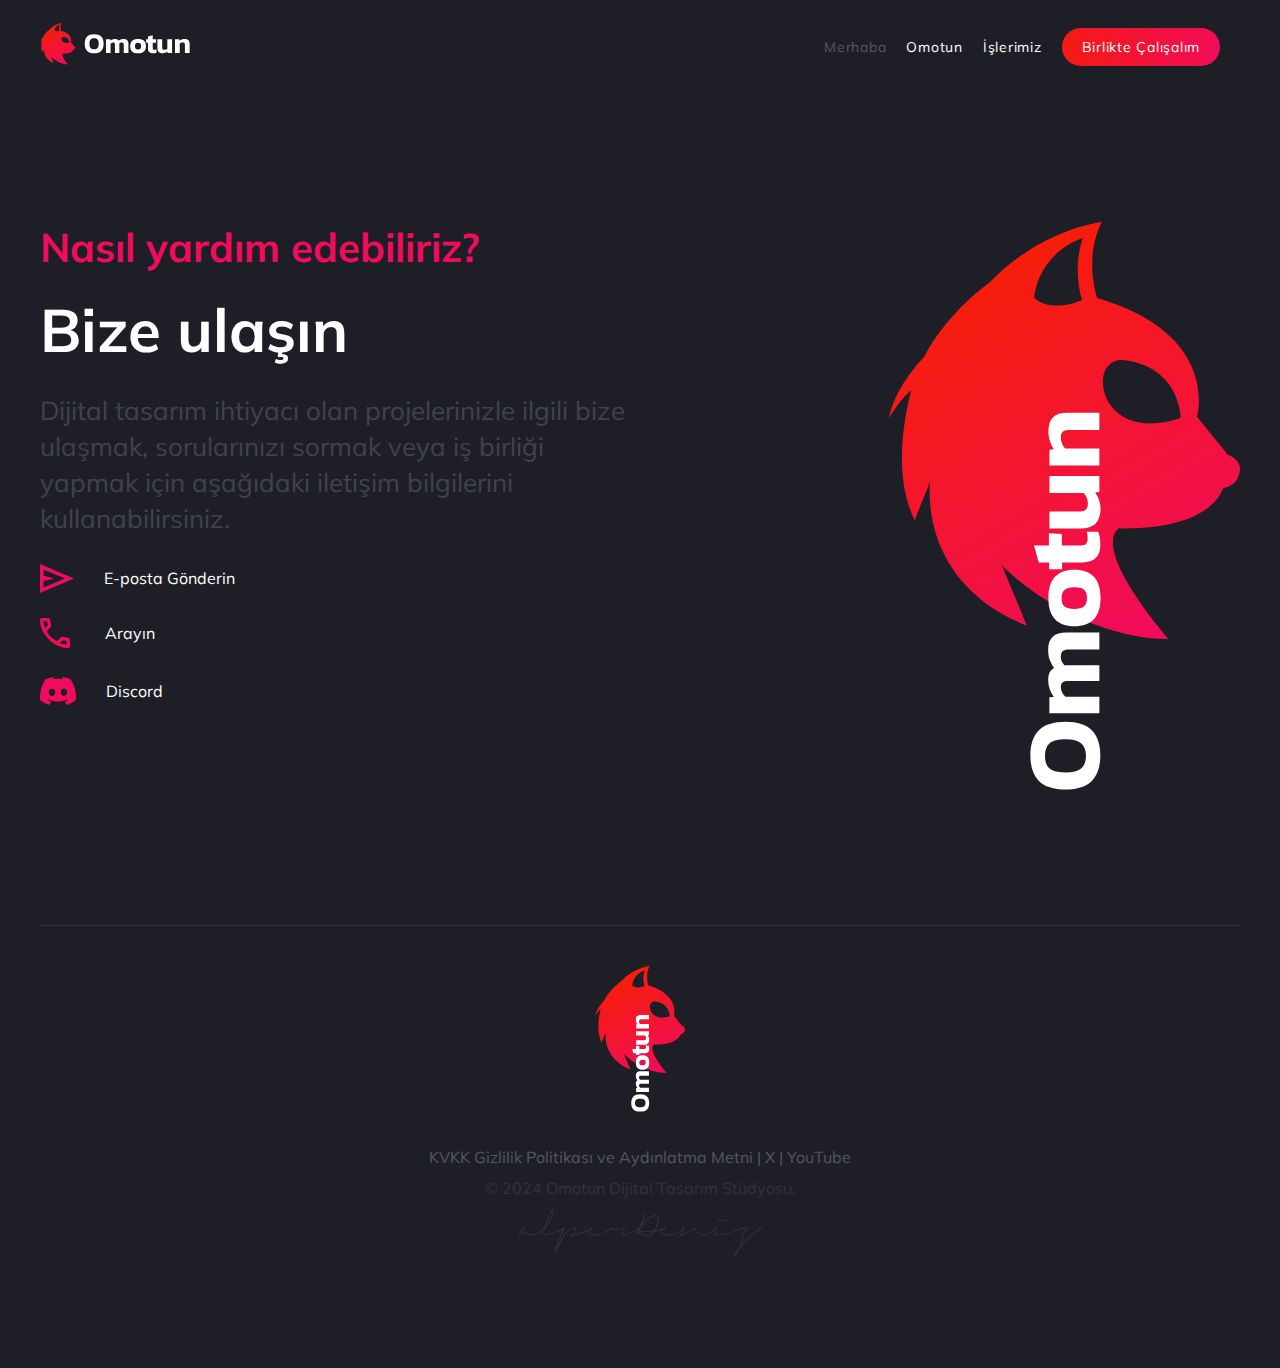
==== iletisim.html @ 2ba2ee00 "Add files via upload" ====
<!DOCTYPE html>
<html lang="en">

<head>
    <meta charset="UTF-8">
    <title>Omotun Page</title>
    <link rel="stylesheet" href="css/project.css">
    <meta name="viewport" content="width=device-width, initial-scale=1.0">

    <!-- Add any other meta tags or links to external resources -->
</head>

<body>
    <!-- Your content goes here -->

    <header class="fixed-header container">
        <div class="container d-flex">
            <div class="logo">
                <a href="index.html">
                     <a href="index.html">
                    <img src="img/logo.svg" alt="Logo">
                </a>
                </a>
            </div>
            <div class="mobil-menu" id="resMenu">
                <img src="img/icons8-menu.svg" alt="">
            </div>
            <div class="close-menu" id="closeMenu">
                <img src="img/icons8-close.svg" alt="">
            </div>
            <nav id="openMenu" class="menu">
                <ul>
                    <li><a href="index.html" class="active-link">Merhaba</a></li>
                    <li><a href="omotun.html">Omotun</a></li>
                    <li><a href="islerimiz.html">İşlerimiz</a></li>
                    <li><a href="iletisim.html" class="gradient-button">Birlikte Çalışalım</a></li>
                    <!-- Add more menu items -->
                </ul>
            </nav>
        </div>
    </header>

    <section id="about">
        <div class="container">
            <div class="col-md-2">
                <div class="col-2">
                    <h4 class="title-text">
                        Nasıl yardım edebiliriz?
                    </h4>
                    <h2>
                        Bize ulaşın
                    </h2>
                    <p>
                        Dijital tasarım ihtiyacı olan projelerinizle ilgili bize ulaşmak, sorularınızı sormak veya iş
                        birliği yapmak için aşağıdaki iletişim bilgilerini kullanabilirsiniz.
                    </p>
                    <div class="img-contact">
                        <img src="img/eposta.svg" alt="">
                        <a href="#" target="_blank">E-posta Gönderin</a>
                    </div>
                    <div class="img-contact">
                        <img src="img/phone.svg" alt="">
                        <a href="#" target="_blank" style="padding-left: 5px;">Arayın</a>
                    </div>
                    <div class="img-contact">
                        <img src="img/discoard.svg" alt="">
                        <a href="#" target="_blank">Discord</a>
                    </div>
                </div>
                <div class="col-2" style="text-align: right">
                    <img src="img/footerLogo.svg" style="width: 60%;" alt="">
                </div>
            </div>
            <div class="line"
                style="background: #32333E;height: 1px; width: 100%;margin-top: 130px;margin-bottom: 40px;"></div>
        </div>
    </section>
    <footer>
        <img src="img/footerLogo.svg" alt="">
        <p class="linkFooter">
            <a href="kvkk.html">KVKK Gizlilik Politikası ve Aydınlatma Metni</a> |
            <a href="twitter.com"> X </a>|
            <a href="youtube.com"> YouTube</a>
        </p>
        <p class="color-32333E">© 2024 Omotun Dijital Tasarım Stüdyosu.</p>
        <img src="img/footerImg.svg" alt="">
    </footer>

    
    <script src="scripts/jquery.min.js"></script>    <script src="scripts/scripts.js"></script>
    <!-- Add any other scripts or JavaScript libraries -->
</body>

</html>
---- css/project.css ----
@import url('https://fonts.googleapis.com/css2?family=Mulish:ital,wght@0,200;0,300;0,400;0,600;0,700;0,800;0,900;0,1000;1,200;1,300;1,400;1,500;1,600;1,700;1,800;1,900;1,1000&display=swap');

/* Example styles */
body {
    font-family: Arial, sans-serif;
    margin: 0;
    padding: 0;
    background-color: #1e1f26;
    font-family: 'Mulish', sans-serif;
}

a{
    text-decoration: none;
}

header {
    display: flex;
    justify-content: space-between;
    align-items: center;
    padding: 20px;
}

.container {
    width: 1200px;
    margin: 0 auto;
}

.d-flex {
    display: flex;
    justify-content: space-between;
    align-items: center;
}
.fixed-header {
    top: 0;
    left: 0;
    /* width: 100%; */
    /* box-shadow: 0 2px 5px rgba(0, 0, 0, 0.1); Optional: Add a shadow effect */
    z-index: 1000; /* Ensure the header is above other content */
}
section#kykk {
    margin-top: 130px;
}
/* Adjustments to the logo and menu styles can go here */

.logo img {
    max-width: 150px; /* Adjust as needed */
}

.menu ul {
    list-style: none;
    display: flex;
}

.menu li {
    margin-right: 20px; /* Adjust spacing between menu items */
}

.menu a {
    text-decoration: none;
    color: #fff;
    font-size: 14px;
    letter-spacing: 0.75px;
    /* Add more styles as needed */
}


nav ul {
    list-style: none;
}
.gradient-button {
    padding: 10px 20px;
    border: none;
    border-radius: 5px;
    font-size: 16px;
    color: #fff;
    background-image: linear-gradient(to right, #f51a13, #f00c58); /* Gradient colors */
    border-radius: 50px;
    /* Add vendor prefixes for broader browser support */
}
.back-img{
    background-image: url(../img/background.svg); /* Replace with your image path */
    background-size: contain;
    background-position: right;
    background-repeat: no-repeat;
    
    position: absolute;
    width: 100%;
    height: 80vh;
    z-index: -1;

}
.home-section {
    display: flex;
    flex-flow: column;
}

.content {
    text-align: left;
}

.content h1 {
    width: 50%;
    font-size: 60px;
    color: #fff;
    letter-spacing: 0.75px;
}

.content p {
    font-size: 1.2em;
    color: lightblue;
    width: 38%;
    letter-spacing: 0.75px;
    line-height: 140%;
}

.cta-button {
    display: inline-block;
    padding: 10px 20px;
    text-decoration: none;
    background-color: #ff9a9e; /* Button background color */
    color: #fff;
    border-radius: 5px;
    transition: background-color 0.3s ease;
}

.cta-button:hover {
    background-color: #fecfef; /* Change button color on hover */
}

.btn-back-pos {
    padding: 10px 20px;
    border: none;
    border-radius: 5px;
    font-size: 16px;
    color: #fff;
    background-image: linear-gradient(to right, #f51a13, #f00c58) !important;
    border-bottom-right-radius: 159px;
    border-top-right-radius: 159px;
    width: 56%;
    height: 250px;
    cursor: none !important;
    position: absolute;
    left: 0;
}

/* Add more CSS styles for your project */

.btn-background{
    /* background-image: url(../img/btn-img.svg);
    background-size: cover;
    background-position: left;
    background-repeat: no-repeat; */
    position: relative;
    
}
.btn-background .container{
    display: flex;
    align-items: center;
    font-size: 56px;
    color: #fff;
}
.btn-background button{
    background: none;
    border: none;
    cursor: pointer;
}
.btn-background button img{
    width: 50%;
    transform: scale(0.75);
    transition: 0.5s;
}
.btn-background button img:hover{
    transform: scale(1);
    transition: 0.5s;
}
@keyframes zoomIn {
    from {
        transform: scale(1);
    }
    to {
        transform: scale(1.2);
    }
}

.zoom-animation {
    animation: zoomIn 0.3s ease;
}


.three-columns {
    display: flex;
    grid-gap: 30px;
    justify-content: space-between; /* Distributes columns evenly */
}

.column {
    flex: 1;
    padding: 20px;
    border: 1px solid #30313a;
    border-radius: 5px;
    background-color: #30313a;
}

.column h2 {
    margin-top: 0; /* Remove default margin for the title */
}

.footer-top {
    background-image: url(../img/background.svg);
    height: 365px;
    background-size: contain;
    background-repeat: no-repeat;
    background-position: center;
    margin: 62px 0;
    display: flex;
    align-items: center;
    justify-content: center;
    flex-flow: column;
}

.footer-top h2 {
    margin: 0;
    font-size: 46px;
    font-style: normal;
    font-weight: 700;
    color: #fff;
    letter-spacing: 0.75px;
}

.footer-top p {
    font-size: 20px;
    font-style: normal;
    font-weight: 400;
    margin: 11px 0;
    color: #fff;
}

footer {
    display: flex;
    flex-flow: column;
    justify-content: center;
    align-items: center;
    margin-bottom: 110px
}

footer img:nth-child(1){
    margin-bottom: 35px;
}

.color-32333E{
    color: #32333E;
}
footer p{
    margin: 0 0 11px;
}
.linkFooter, .linkFooter a{
    color: #545662;
}

.column h4 {
    color: #D9D9D9;
    font-size: 24px;
    margin: 16px 0 0;
    font-weight: 700;
}

.column p {
    color: #545662;
font-size: 18px;
font-style: normal;
font-weight: 400;
line-height: 139.305%; /* 27.861px */
}
.column img{
    width: 10%;
}

.title{
    color: var(--lightBlue, #404250);
text-align: center;
font-family: Mulish;
font-size: 30px;
font-style: normal;
font-weight: 400;
line-height: 139.305%; /* 41.791px */
}


.popup {
    display: none;
    position: fixed;
    top: 0;
    left: 0;
    width: 100%;
    height: 100%;
    background: rgba(0, 0, 0, 0.5);
    justify-content: center;
    align-items: center;
}

.close {
    position: absolute;
    top: 5px;
    right: 10px;
    color: white;
    cursor: pointer;
    font-size: 24px;
}

#player {
    width: 80%; /* Adjust width as needed */
    height: 60vh; /* Adjust height as needed */
}

.active-link {
    color: #545662 !important;
}

.mobil-menu{
    display: none;
}
.close-menu{
    display: none;
}

@media screen and (max-width: 1200px) {
    .container {
      width: 98%;
    }
    .btn-back-pos {
        width: 70%;
    }
    .text-video {
        padding: 12px;
    }
  }
@media screen and (max-width: 1177px) {
    .btn-background {
        width: 100%;
    }
  }
@media screen and (max-width: 943px) {
    .btn-back-pos {
        width: 100%;
    }
  }
@media screen and (max-width: 780px) {
    .home{
        padding: 0 !important;
    }
.home-section {
    display: flex;
    flex-flow: column;
    height: 80vh;
    align-items: center;
    justify-content: center;
}
    .containers {
        grid-template-columns: 1fr !important;
    }
    .popup-page {
        max-width: 70% !important;
    }    
    .btn-back-pos {
        height: 166px;
        border-top-right-radius: 0;
        border-bottom-right-radius: 0;
    }

    .btn-background .container{
        justify-content: center;
    }
}
@media screen and (max-width: 740px) {
    
    .col-md-2 {
        flex-flow: column-reverse;
    }
    #about {
        margin-top: 58px !important;
    }
    #about .col-2 {
        text-align: center !important;
    }
    .close-menu{
        display: none;
    }
.mobil-menu{
    display: block;
}

.mobil-menu img, .close-menu img {
    position: absolute;
    left: 24px;
    width: 8%;
    top: 16px;
}
    .fixed-header {
        padding: 0 !important;
        height: 46px;
    }
    .logo img {
        max-width: 140px;
    }
    .btn-background h4 {
        font-size: 30px;
        padding-left: 30px;
    }

    .footer-top {
        padding: 0 30px;
        text-align: center;
    }
    .logo {
        padding: 18px 0 0;
    }
    header .d-flex {
        justify-content: center;
    }
    .content h1 {
        margin: 0;
        width: 100%;
        font-size: 46px;
    }
    .content p {
        font-size: 1.2em;
        color: lightblue;
        width: 100%;
    }
    .menu{
        display: none;
        position: absolute;
        top: 68px;
        z-index: 999999;
        left: 0;
        width: 100%;
        background: #fff;
    }

    .menu ul {
        flex-flow: column;
        width: 100%;
        padding: 0;
    }
    .menu ul li {
        text-align: center;
        padding-bottom: 20px;
    }
    .menu ul li:last-child {
        padding: 0 !important;
    }
    .menu ul li a {
        color: #545662;
    }
    .menu .gradient-button {
        display: block;
        color: #fff;
        text-align: center;

    }
  }
@media screen and (max-width: 610px) {
    .three-columns {
        flex-flow: column;
    }
  }


  .title-kykk, .title-text{
    color: #F00B5D;
margin: 0;
font-size: 40px;}

  #kykk p {
    color: #fff;
  }

  .col-md-2 {
    display: flex;
    grid-gap: 30px;
  }

  .col-2 {
    flex: 1;
}

#about h2 {
    color: #FFF;
font-size: 60px;
margin: 20px 0;
}
#about p {
    color: var(--lightBlue, #404250);
font-family: Mulish;
font-size: 26px;
font-style: normal;
font-weight: 400;
line-height: 139.305%; /* 41.791px */
}

#about ul, .color-p {
    color: #FFF !important;
font-family: Mulish;
font-size: 20px !important;
font-style: normal;
font-weight: 400;
line-height: 139.305%; /* 27.861px */
}

#about{
    margin-top: 130px;
}

.img-contact{
    padding-bottom: 25px;
color: #fff;    display: flex;
    align-items: center;
    grid-gap: 30px;
}

.img-contact a{
    color: #fff;
}



.containers {
    display: grid;
    grid-template-columns: 1fr 1fr; /* Two columns with equal width */
    gap: 20px; /* Adjust gap as needed */
    width: 50%;
    margin: 40px auto 0;
}

.column-lists {
    height: 380px;
    background: #17171d;
    /* Additional styling for columns */
}
.title-working{
    color: #fff;
    font-size: 20px;
    padding: 20px 0 10px;
    display: block;
}
.p-working {
    margin: 0 !important;
    font-size: 16px !important;
    font-style: normal !important;
    font-weight: 400 !important;
    line-height: 139.305% !important;
}
.flex-column {
    display: flex;
    flex-direction: column;
    align-items: flex-start; /* Adjust alignment as needed */
    justify-content: flex-start; /* Adjust justification as needed */
}

.flex-item {
    border: 1px solid #ccc;
    padding: 10px;
    margin: 5px;
    /* Additional styling for flex items */
}
.popup-page{ 
    position: absolute;
    max-width: 33%;
    max-height: 80%;
    z-index: 99999;
    display: flex;
    flex-flow: column;
    overflow-y: scroll;
    padding: 20px;
    background: #fff;
}
.popup-page img {
    padding-bottom: 20px;
}
.popups {
    display: none;
    position: fixed;
    width: 100%;
    left: 0;
    top: 0;
    height: 100%;
    z-index: 20;
    /* display: flex; */
    align-items: center;
    justify-content: center;
  }
  a.closeIcons {
    position: absolute;
    color: #fff;
    right: 20px;
    top: 20px;
    cursor: pointer;
}
  #popups:after {
    position: fixed;
    content: "";
    top: 0;
    left: 0;
    bottom: 0;
    right: 0;
    background: rgba(0,0,0,0.5);
    z-index: -2;
  }
  
  #popups:before {
    position: absolute;
    content: "";
    top: 0;
    left: 0;
    bottom: 0;
    right: 0;
    z-index: -1;
  }
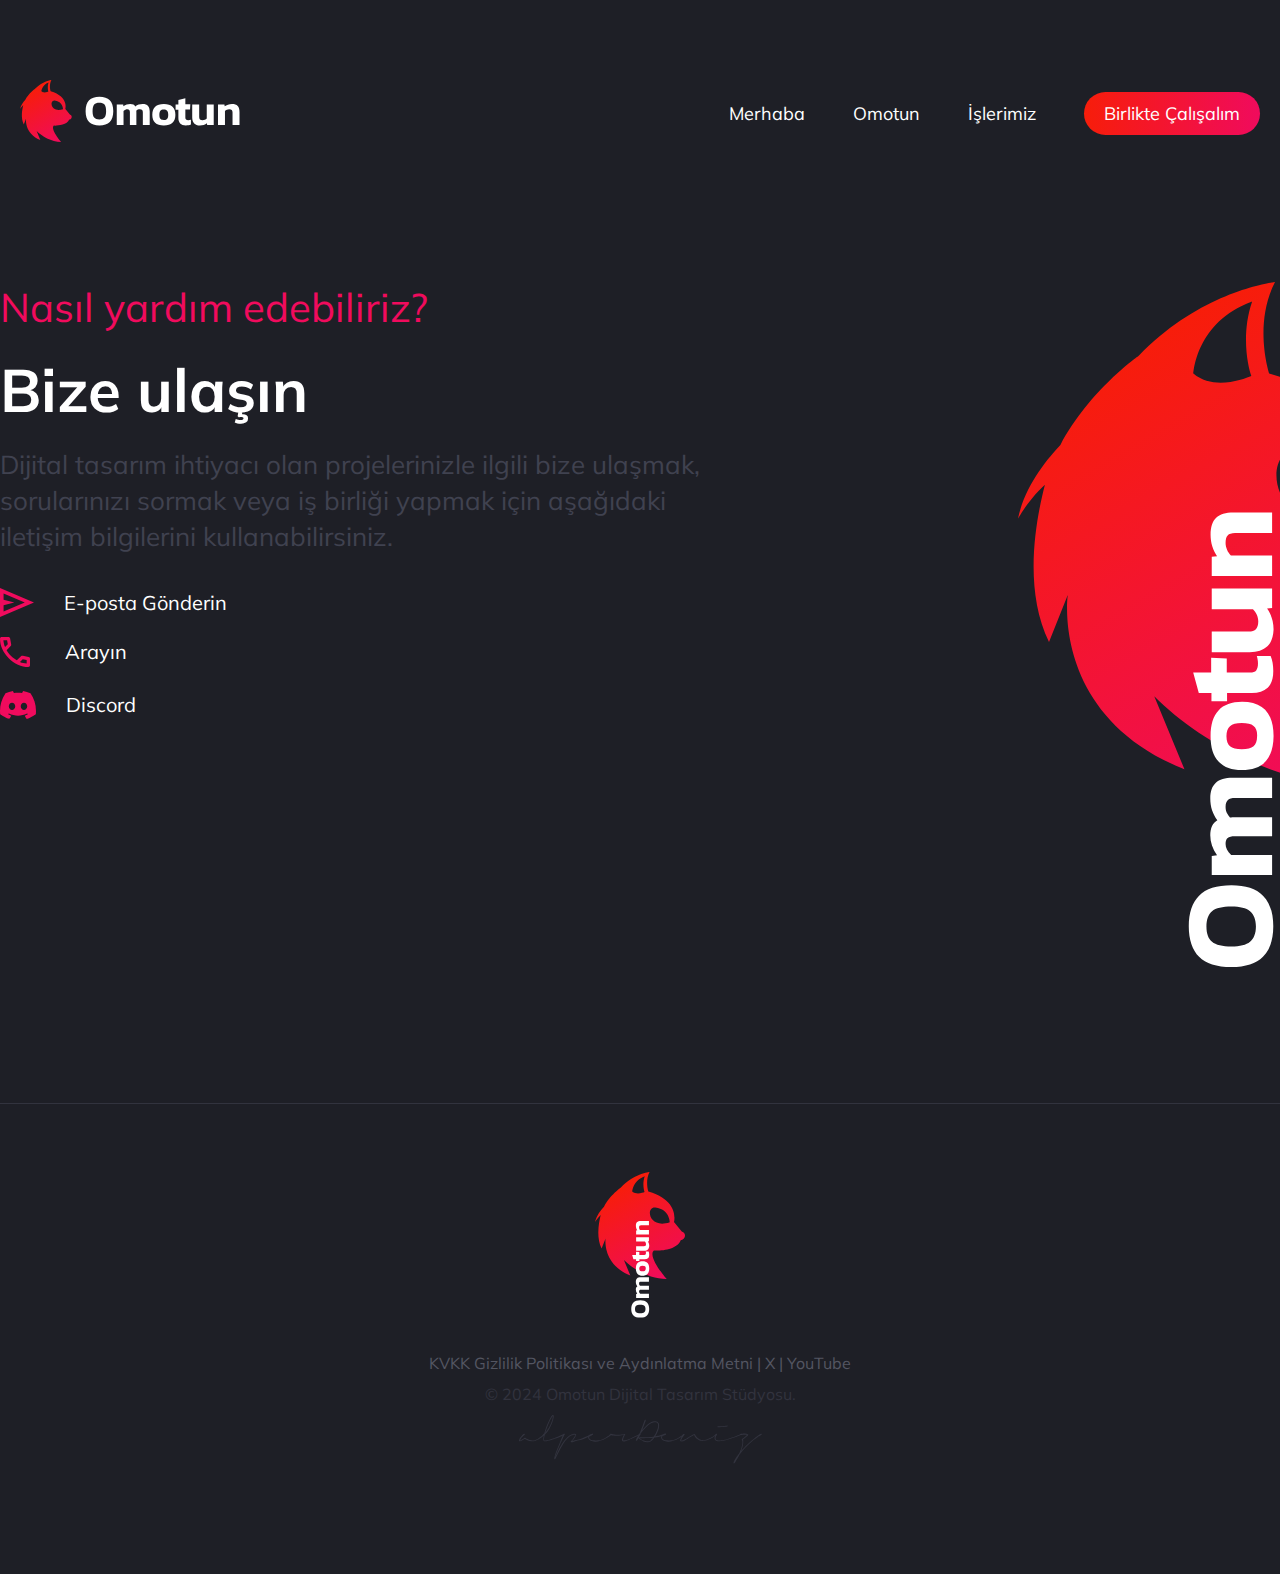
==== commit 8faa4432: "Add files via upload" ====
--- a/iletisim.html
+++ b/iletisim.html
@@ -13,8 +13,8 @@
 <body>
     <!-- Your content goes here -->
 
-    <header class="fixed-header container">
-        <div class="container d-flex">
+    <header class="fixed-header ">
+        <div class="header-container d-flex">
             <div class="logo">
                 <a href="index.html">
                      <a href="index.html">
@@ -30,7 +30,7 @@
             </div>
             <nav id="openMenu" class="menu">
                 <ul>
-                    <li><a href="index.html" class="active-link">Merhaba</a></li>
+                    <li><a href="index.html">Merhaba</a></li>
                     <li><a href="omotun.html">Omotun</a></li>
                     <li><a href="islerimiz.html">İşlerimiz</a></li>
                     <li><a href="iletisim.html" class="gradient-button">Birlikte Çalışalım</a></li>
@@ -50,7 +50,7 @@
                     <h2>
                         Bize ulaşın
                     </h2>
-                    <p>
+                    <p class="contact-p">
                         Dijital tasarım ihtiyacı olan projelerinizle ilgili bize ulaşmak, sorularınızı sormak veya iş
                         birliği yapmak için aşağıdaki iletişim bilgilerini kullanabilirsiniz.
                     </p>
@@ -72,7 +72,7 @@
                 </div>
             </div>
             <div class="line"
-                style="background: #32333E;height: 1px; width: 100%;margin-top: 130px;margin-bottom: 40px;"></div>
+                style="background: #32333E;height: 1px; width: 100%;margin-top: 130px;margin-bottom: 68px;"></div>
         </div>
     </section>
     <footer>
--- a/css/project.css
+++ b/css/project.css
@@ -8,7 +8,10 @@
     background-color: #1e1f26;
     font-family: 'Mulish', sans-serif;
 }
-
+*{
+    margin: 0;
+    padding: 0;
+}
 a{
     text-decoration: none;
 }
@@ -17,11 +20,22 @@
     display: flex;
     justify-content: space-between;
     align-items: center;
-    padding: 20px;
-}
-
+    padding: 80px 20px 120px;
+}
+.header-container.d-flex {
+    width: 1600px;
+    margin: 0 auto;
+}
+.container-three {
+    width: 1600px;
+    margin: 0 auto;
+}
+.container-three .title{
+    padding-top: 114px;
+    padding-bottom: 50px;
+}
 .container {
-    width: 1200px;
+    width: 1442px;
     margin: 0 auto;
 }
 
@@ -29,6 +43,10 @@
     display: flex;
     justify-content: space-between;
     align-items: center;
+}
+.m-90 {
+    margin-top: 90px !important;
+    margin-bottom: 40px !important;
 }
 .fixed-header {
     top: 0;
@@ -43,37 +61,35 @@
 /* Adjustments to the logo and menu styles can go here */
 
 .logo img {
-    max-width: 150px; /* Adjust as needed */
+    max-width: 220px
 }
 
 .menu ul {
     list-style: none;
-    display: flex;
-}
-
-.menu li {
-    margin-right: 20px; /* Adjust spacing between menu items */
+    display: flex;grid-gap: 48px
 }
 
 .menu a {
-    text-decoration: none;
-    color: #fff;
-    font-size: 14px;
-    letter-spacing: 0.75px;
-    /* Add more styles as needed */
+    color: #FFF;
+    font-size: 18px;
 }
 
 
 nav ul {
     list-style: none;
 }
+a.gradient-button:hover {
+    background: linear-gradient(90deg, #f71d0a30 0%, #f00b5d52 100%);
+    transition: 0.5s;
+}
+
 .gradient-button {
     padding: 10px 20px;
     border: none;
     border-radius: 5px;
     font-size: 16px;
     color: #fff;
-    background-image: linear-gradient(to right, #f51a13, #f00c58); /* Gradient colors */
+    background: linear-gradient(90deg, #F71D0A 0%, #F00B5D 100%);
     border-radius: 50px;
     /* Add vendor prefixes for broader browser support */
 }
@@ -99,18 +115,22 @@
 }
 
 .content h1 {
-    width: 50%;
-    font-size: 60px;
-    color: #fff;
-    letter-spacing: 0.75px;
-}
-
+    color: #FFF;
+    font-family: Mulish;
+    font-size: 100px;
+    font-style: normal;
+    font-weight: 900;
+    line-height: normal;
+}
 .content p {
-    font-size: 1.2em;
-    color: lightblue;
-    width: 38%;
-    letter-spacing: 0.75px;
-    line-height: 140%;
+    color: var(--lightBlue, #404250);
+    font-family: Mulish;
+    font-size: 30px;
+    font-style: normal;
+    font-weight: 400;
+    line-height: 139.305%;
+    width: 655px;
+    margin-top:30px
 }
 
 .cta-button {
@@ -128,28 +148,19 @@
 }
 
 .btn-back-pos {
-    padding: 10px 20px;
-    border: none;
-    border-radius: 5px;
-    font-size: 16px;
-    color: #fff;
-    background-image: linear-gradient(to right, #f51a13, #f00c58) !important;
-    border-bottom-right-radius: 159px;
-    border-top-right-radius: 159px;
-    width: 56%;
-    height: 250px;
-    cursor: none !important;
-    position: absolute;
-    left: 0;
-}
-
-/* Add more CSS styles for your project */
+        padding: 10px 20px;
+        font-size: 16px;
+        color: #fff;
+        background-image: linear-gradient(to right, #f51a13, #f00c58) !important;
+        /* position: absolute; */
+        left: 0;
+        border-radius: 0px 295px 295px 0px;
+        width: 1262px;
+        height: 474px;
+}
 
 .btn-background{
-    /* background-image: url(../img/btn-img.svg);
-    background-size: cover;
-    background-position: left;
-    background-repeat: no-repeat; */
+    margin-top: 107px;
     position: relative;
     
 }
@@ -158,18 +169,21 @@
     align-items: center;
     font-size: 56px;
     color: #fff;
+    justify-content: space-between;
+    position: absolute;
+    top: 0;
+    bottom: 0;
 }
 .btn-background button{
     background: none;
     border: none;
     cursor: pointer;
 }
-.btn-background button img{
-    width: 50%;
+.text-video img{
     transform: scale(0.75);
     transition: 0.5s;
 }
-.btn-background button img:hover{
+.text-video img:hover{
     transform: scale(1);
     transition: 0.5s;
 }
@@ -189,16 +203,17 @@
 
 .three-columns {
     display: flex;
-    grid-gap: 30px;
+    grid-gap: 78px;
     justify-content: space-between; /* Distributes columns evenly */
 }
 
 .column {
     flex: 1;
-    padding: 20px;
-    border: 1px solid #30313a;
-    border-radius: 5px;
+    padding: 50px;
     background-color: #30313a;
+    width: 480px;
+    height: auto;
+    border-radius: 30px;
 }
 
 .column h2 {
@@ -228,11 +243,14 @@
 }
 
 .footer-top p {
+    margin: 25px 0;
+    color: #FFF;
+    text-align: center;
+    font-family: Mulish;
     font-size: 20px;
     font-style: normal;
     font-weight: 400;
-    margin: 11px 0;
-    color: #fff;
+    line-height: 139.305%;
 }
 
 footer {
@@ -250,11 +268,25 @@
 .color-32333E{
     color: #32333E;
 }
+.footer-button{
+    border: none;
+    font-size: 18px;
+    color: #fff;
+    background: linear-gradient(90deg, #F71D0A 0%, #F00B5D 100%);
+    border-radius: 50px;
+    width: 178px;
+    height: 50px;
+    flex-shrink: 0;
+    display: flex;
+    align-items: center;
+    justify-content: center;
+}
 footer p{
     margin: 0 0 11px;
 }
 .linkFooter, .linkFooter a{
     color: #545662;
+    text-align: center;
 }
 
 .column h4 {
@@ -266,13 +298,14 @@
 
 .column p {
     color: #545662;
-font-size: 18px;
+font-family: Mulish;
+font-size: 20px;
 font-style: normal;
 font-weight: 400;
 line-height: 139.305%; /* 27.861px */
 }
 .column img{
-    width: 10%;
+    width: 46px;
 }
 
 .title{
@@ -285,7 +318,27 @@
 line-height: 139.305%; /* 41.791px */
 }
 
-
+.p-link {
+    margin-left: 21px !important;
+    font-style: normal;
+    font-weight: 400;
+    line-height: 139.305%;
+}
+.btn-omotun{
+    width: 235px !important;
+    display: block;
+    text-align: center;
+    height: 50px;
+    flex-shrink: 0;
+    display: flex;
+    align-items: center;
+    justify-content: center;
+    font-size: 18px;
+}
+.col-img img{
+    width: 522px;
+    height: 946px;
+}
 .popup {
     display: none;
     position: fixed;
@@ -322,16 +375,48 @@
 .close-menu{
     display: none;
 }
-
+.menu a:hover {
+    color: #F00B5D;
+    transition: 0.5s;
+}
+
+.text-video h4 {
+    color: #FFF;
+    font-size: 100px;
+    font-weight: 500;
+    padding-left: 230px;
+    text-align: left;
+    margin: 0;
+}
+.video-con {
+    display: flex;
+    position: absolute;
+    top: 0;
+    height: 100%;
+    align-items: center;
+    justify-content: space-between;
+    width: 60%;
+}
+@media screen and (max-width: 1600px) {
+    .container-three {
+        width: 98%;
+        margin: 0 auto;
+    }
+}
 @media screen and (max-width: 1200px) {
     .container {
       width: 98%;
     }
     .btn-back-pos {
-        width: 70%;
+        width: 100%;
+    border-radius: 0;
     }
     .text-video {
         padding: 12px;
+    }
+
+    .text-video h4 {
+        padding: 0 !important;
     }
   }
 @media screen and (max-width: 1177px) {
@@ -345,13 +430,78 @@
     }
   }
 @media screen and (max-width: 780px) {
+    .text-video {
+        padding: 0;
+    }
+    .btn-background {
+        width: 100%;
+        text-align: center;
+        display: flex;
+        align-items: center;
+        justify-content: center;
+    }
+    .video-con img {
+        width: 20%;
+    }
+    .column {
+        width: 100%;
+        padding: 0px;
+    }
+
+    .column img {
+        width: 46px;
+        padding: 50px 50px 0;
+    }
+    .column h4{
+        padding: 0px 50px 0;
+    }
+    .column p{
+        padding: 0px 50px 50px;
+    }
+}
+@media screen and (max-width: 780px) {
+    .content h1 {
+        text-align: center;
+    }
+    .column-lists {
+        width: 100% !important;
+        height: 220px !important;
+        background: #17171d;
+        border-radius: 20px;
+    }
+    .containers {
+        width: 100% !important;
+    }
+    .btn-omotun {
+        margin: 0 auto;
+    }
+    .col-img img {
+        width: 50%;
+        height: auto;
+    }
+    .content p {
+        text-align: center;
+    }
+    .home-section {
+        padding: 29px 0;
+    }
     .home{
         padding: 0 !important;
     }
+    .three-columns {
+        flex-flow: column;
+    }
+    .btn-background h4 {
+        font-size: 64px;
+        padding-left: 30px;
+    }
+    .btn-background {
+        margin-top: 41px;
+    }
 .home-section {
     display: flex;
     flex-flow: column;
-    height: 80vh;
+    height: auto;
     align-items: center;
     justify-content: center;
 }
@@ -360,19 +510,28 @@
     }
     .popup-page {
         max-width: 70% !important;
-    }    
+    }  
+    .btn-background button img {
+        width: 25%;
+        margin-right: 0;
+    }
+    .container.text-video img {
+        width: 14%;
+    }
     .btn-back-pos {
-        height: 166px;
+        height: 180px;
         border-top-right-radius: 0;
         border-bottom-right-radius: 0;
     }
 
     .btn-background .container{
-        justify-content: center;
+        justify-content: center;grid-gap: 30px;padding: 0;
     }
 }
 @media screen and (max-width: 740px) {
-    
+    #about h2 {
+        font-size: 38px !important;
+    }
     .col-md-2 {
         flex-flow: column-reverse;
     }
@@ -402,10 +561,7 @@
     .logo img {
         max-width: 140px;
     }
-    .btn-background h4 {
-        font-size: 30px;
-        padding-left: 30px;
-    }
+    
 
     .footer-top {
         padding: 0 30px;
@@ -426,6 +582,16 @@
         font-size: 1.2em;
         color: lightblue;
         width: 100%;
+    }
+    #about p{
+        font-size: 20px !important;
+    }
+    .m-90 {
+        margin-top: 40px !important;
+        margin-bottom: 40px !important;
+    }
+    .p-link {
+        text-align: left !important;
     }
     .menu{
         display: none;
@@ -434,23 +600,25 @@
         z-index: 999999;
         left: 0;
         width: 100%;
-        background: #fff;
+        background: #22232b;
     }
 
     .menu ul {
         flex-flow: column;
         width: 100%;
         padding: 0;
+        grid-gap: 0px;
     }
     .menu ul li {
         text-align: center;
-        padding-bottom: 20px;
+        padding: 18px 0px;
     }
     .menu ul li:last-child {
-        padding: 0 !important;
+        width: 70%;
+    margin: 10px auto 16px;
     }
     .menu ul li a {
-        color: #545662;
+        color: #fff;
     }
     .menu .gradient-button {
         display: block;
@@ -463,13 +631,20 @@
     .three-columns {
         flex-flow: column;
     }
+    .btn-background h4 {
+        font-size: 37px;
+    }
   }
 
 
   .title-kykk, .title-text{
     color: #F00B5D;
-margin: 0;
-font-size: 40px;}
+
+font-family: Mulish;
+font-size: 40px;
+font-style: normal;
+font-weight: 400;
+line-height: normal;}
 
   #kykk p {
     color: #fff;
@@ -506,13 +681,22 @@
 font-weight: 400;
 line-height: 139.305%; /* 27.861px */
 }
-
+.title-text-islerimiz {
+    padding: 80px 0;
+    color: #F00B5D;
+    text-align: center;
+    font-family: Mulish;
+    font-size: 30px;
+    font-style: normal;
+    font-weight: 400;
+    line-height: normal;
+}
 #about{
-    margin-top: 130px;
+    margin-top: 15px;
 }
 
 .img-contact{
-    padding-bottom: 25px;
+    padding-bottom: 20px;
 color: #fff;    display: flex;
     align-items: center;
     grid-gap: 30px;
@@ -522,33 +706,59 @@
     color: #fff;
 }
 
-
-
+.working-p {
+    color: #FFF !important;
+    text-align: center !important;
+    font-family: Mulish !important;
+    font-size: 30px !important;
+    font-style: normal !important;
+    font-weight: 400 !important;
+    line-height: normal !important;
+}
+
+.contact-p {
+    color: var(--lightBlue, #404250);
+font-family: Mulish;
+font-size: 30px;
+font-style: normal;
+font-weight: 400;
+line-height: 139.305%; /* 41.791px */
+margin-bottom: 33px;
+}
+.img-contact a{
+    color: #FFF;
+
+font-family: Mulish;
+font-size: 20px;
+font-style: normal;
+font-weight: 400;
+line-height: 139.305%;
+}
 .containers {
     display: grid;
-    grid-template-columns: 1fr 1fr; /* Two columns with equal width */
-    gap: 20px; /* Adjust gap as needed */
-    width: 50%;
-    margin: 40px auto 0;
+    grid-template-columns: 1fr 1fr;
+    gap: 40px;
+    width: 842px;
+    margin: 0px auto 0;
 }
 
 .column-lists {
-    height: 380px;
+    width: 384px;
+    height: 476px;
     background: #17171d;
-    /* Additional styling for columns */
+    border-radius: 20px;
 }
 .title-working{
-    color: #fff;
+    color: #FFF;
     font-size: 20px;
-    padding: 20px 0 10px;
+    padding: 25px 0 13px;
     display: block;
 }
 .p-working {
+    color: #545662;
+    font-size: 14px !important;
+    line-height: normal !important;
     margin: 0 !important;
-    font-size: 16px !important;
-    font-style: normal !important;
-    font-weight: 400 !important;
-    line-height: 139.305% !important;
 }
 .flex-column {
     display: flex;
@@ -565,17 +775,17 @@
 }
 .popup-page{ 
     position: absolute;
-    max-width: 33%;
+    max-width: 70%;
     max-height: 80%;
     z-index: 99999;
     display: flex;
     flex-flow: column;
     overflow-y: scroll;
-    padding: 20px;
     background: #fff;
+    display: block;
 }
 .popup-page img {
-    padding-bottom: 20px;
+    width: 100%
 }
 .popups {
     display: none;
